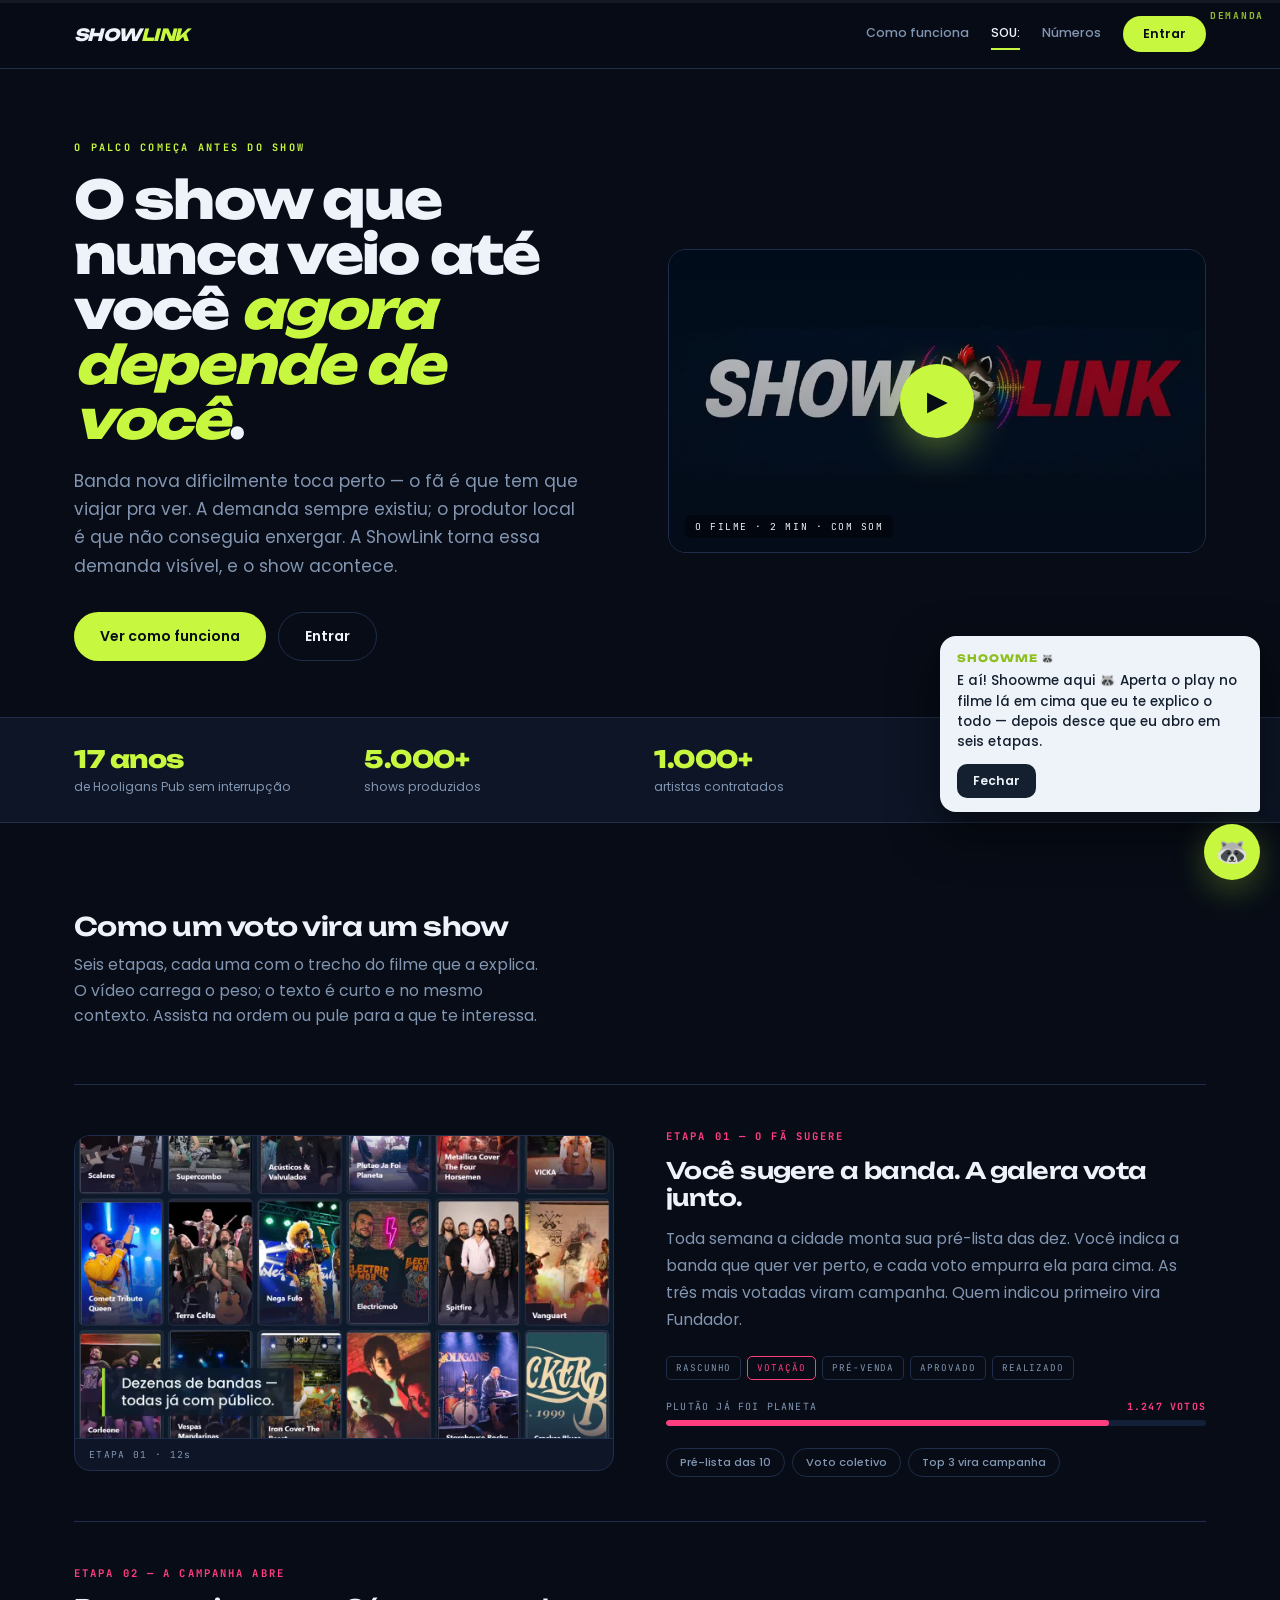
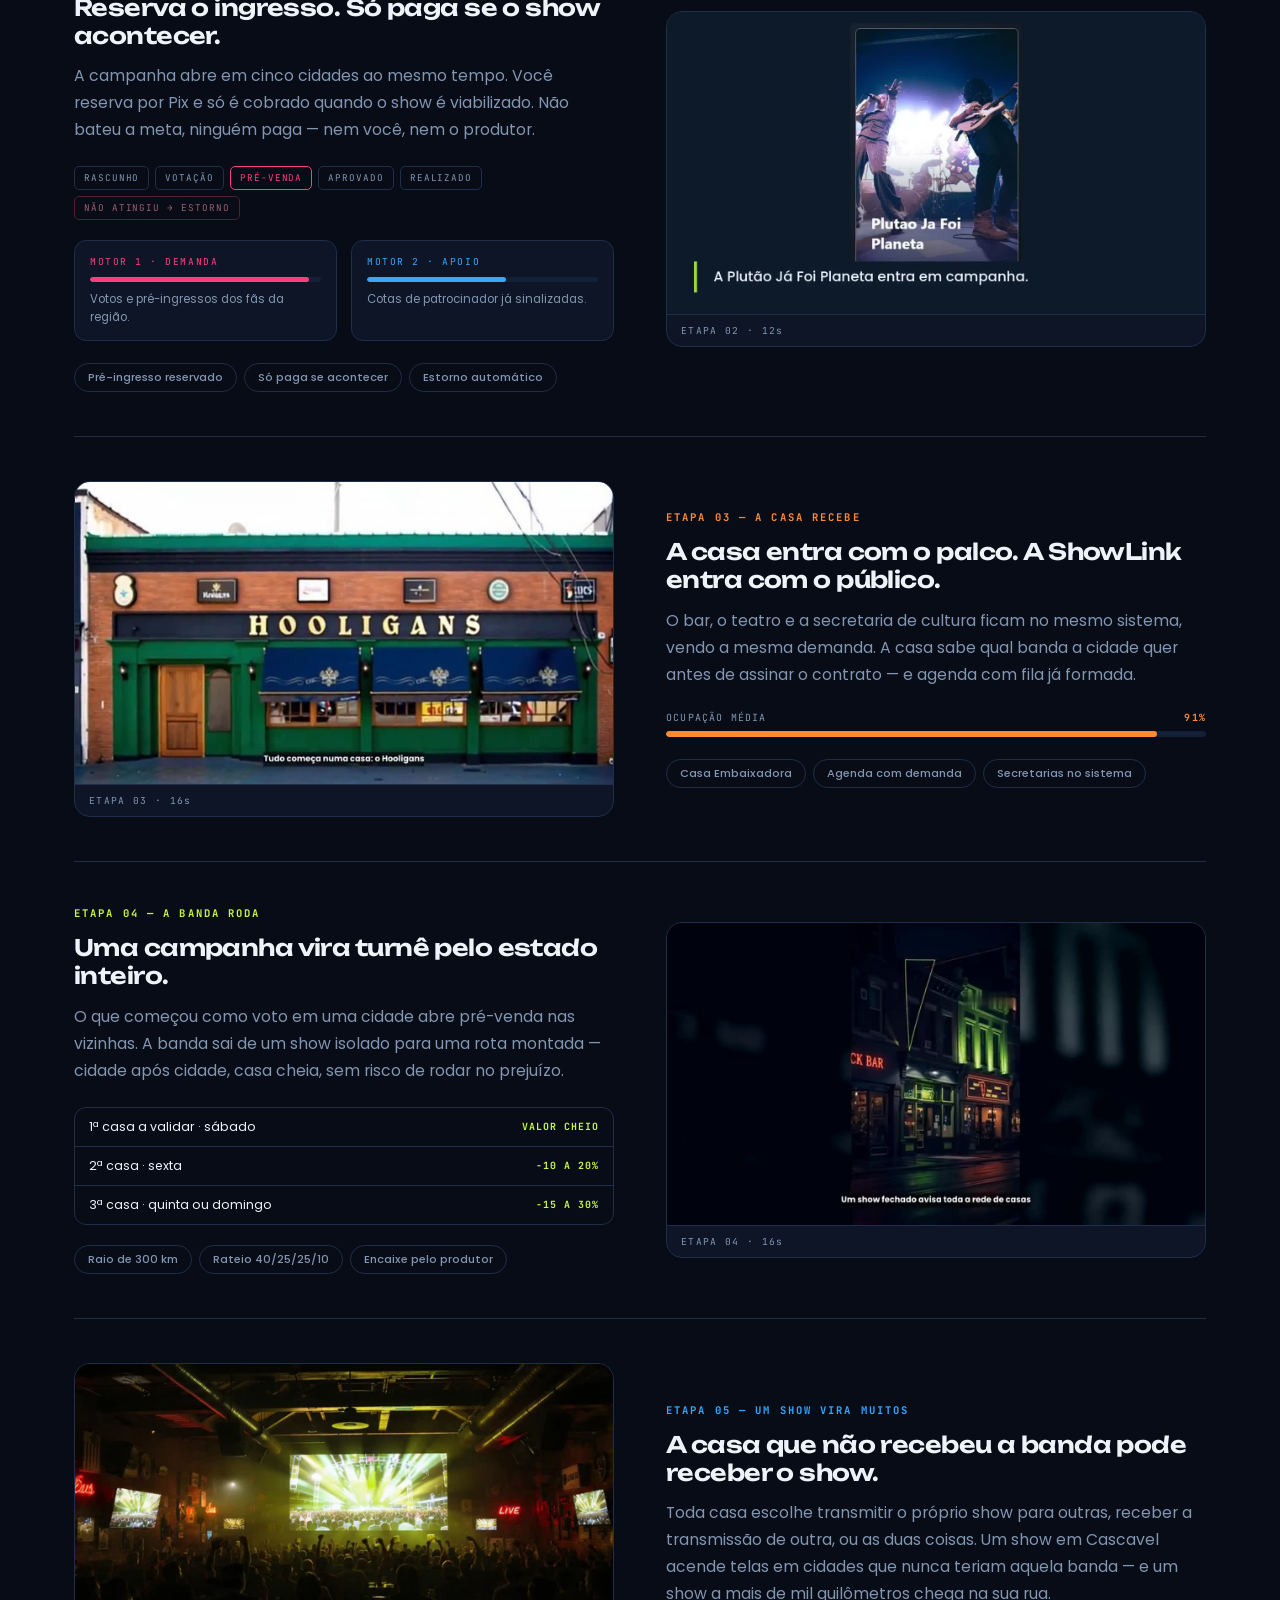
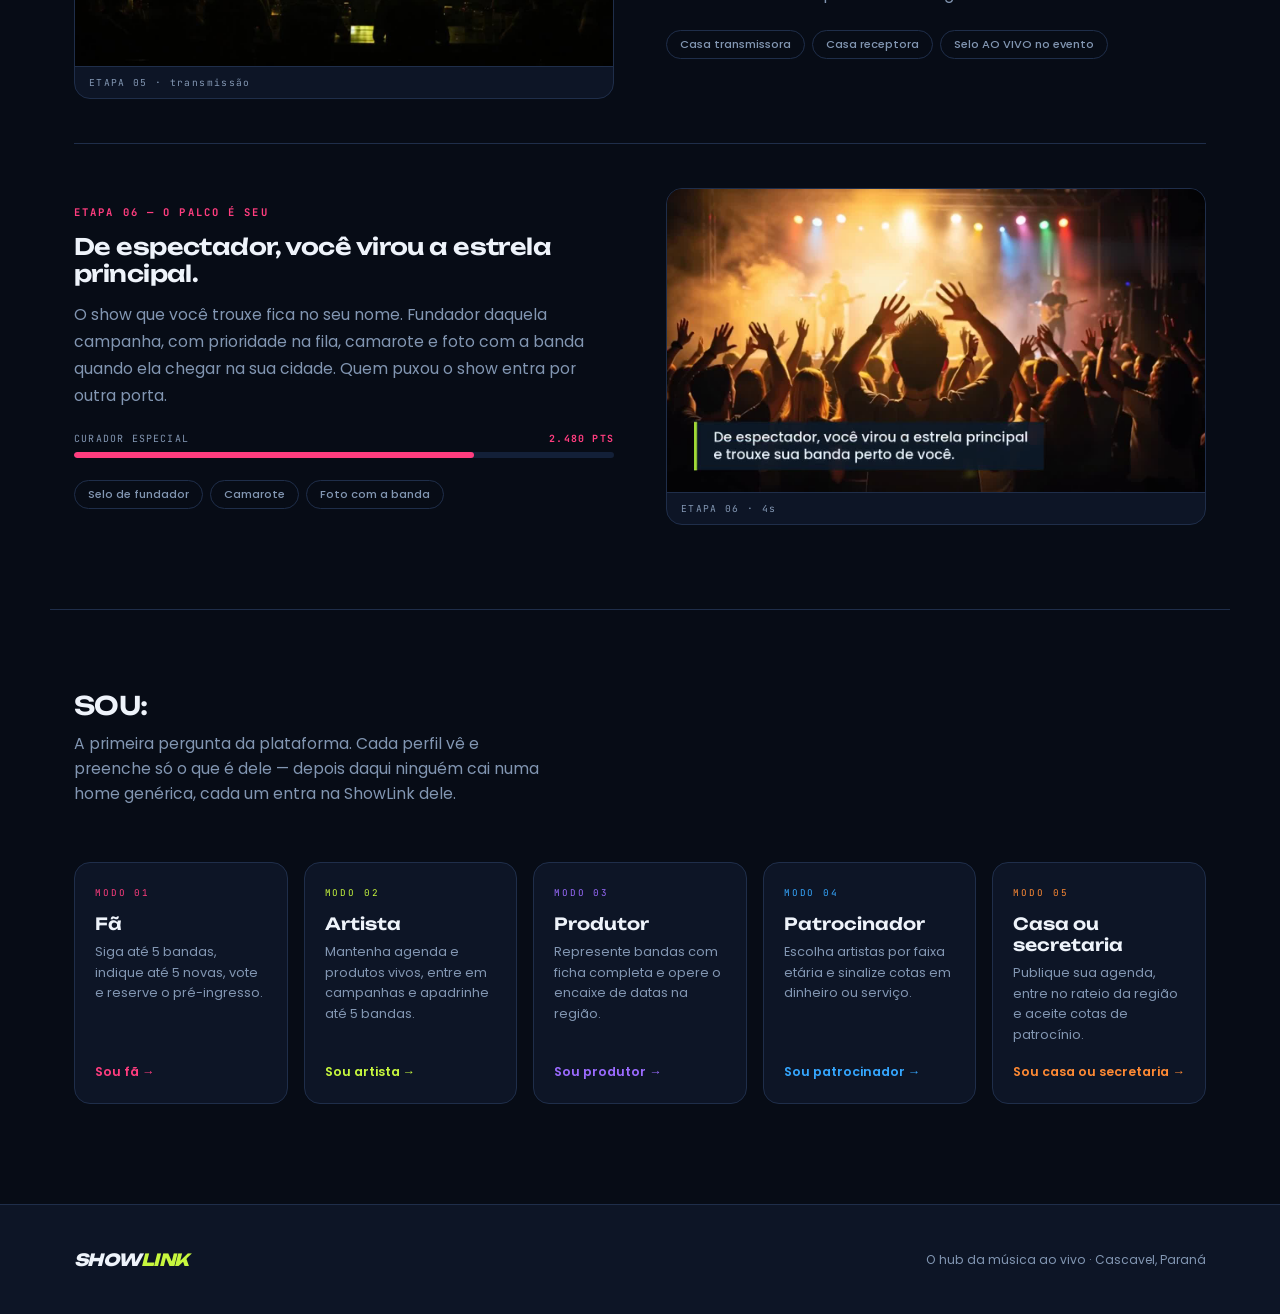
==== index.html @ c0ddd46c "ShowLink reference design: five-app system with shared spine - Neutral casca neutra (ink + navy + li" ====
<!DOCTYPE html>
<html lang="pt-BR">
<head>
<meta charset="UTF-8">
<meta name="viewport" content="width=device-width, initial-scale=1.0">
<title>ShowLink — o show acontece porque o fã quis</title>
<meta name="description" content="ShowLink: o fã vota, a demanda aparece, o show acontece. Só paga se acontecer.">
<link rel="preconnect" href="https://fonts.googleapis.com">
<link rel="preconnect" href="https://fonts.gstatic.com" crossorigin>
<link href="https://fonts.googleapis.com/css2?family=Unbounded:wght@400;600;800&family=Poppins:wght@400;500;600;700&family=JetBrains+Mono:wght@400;700&display=swap" rel="stylesheet">
<link rel="stylesheet" href="css/base.css">
<link rel="stylesheet" href="css/home.css">
</head>
<body>

<div id="meter"><i></i><b>DEMANDA</b></div>

<header>
  <div class="hwrap">
    <div class="logo">SHOW<em>LINK</em></div>
    <nav>
      <a href="#como" class="on">Como funciona</a>
      <a href="#modos">SOU:</a>
      <a href="#numeros">Números</a>
    </nav>
    <button class="hcta" onclick="document.getElementById('modos').scrollIntoView()">Entrar</button>
  </div>
</header>

<section class="hero">
  <div>
    <div class="eyebrow">O PALCO COMEÇA ANTES DO SHOW</div>
    <h1>O show que nunca veio até você <em>agora depende de você</em>.</h1>
    <p class="lede">Banda nova dificilmente toca perto — o fã é que tem que viajar pra ver. A demanda sempre existiu; o produtor local é que não conseguia enxergar. A ShowLink torna essa demanda visível, e o show acontece.</p>
    <div class="herobtns">
      <button class="btn" onclick="document.getElementById('como').scrollIntoView()">Ver como funciona</button>
      <button class="btn ghost" onclick="document.getElementById('modos').scrollIntoView()">Entrar</button>
    </div>
  </div>
  <figure class="herovid">
    <video id="herovideo" src="videos/00_geral_trilogia.mp4" poster="videos/00_geral_trilogia_poster.jpg" loop playsinline preload="metadata"></video>
    <div class="playwrap" id="playwrap" onclick="playHero()">
      <button class="playbtn" aria-label="Assistir ao vídeo de apresentação">▶</button>
      <span class="playtag">O FILME · 2 MIN · COM SOM</span>
    </div>
  </figure>
</section>

<div class="strip" id="numeros">
  <div class="stripwrap">
    <div class="stat"><b>17 anos</b><span>de Hooligans Pub sem interrupção</span></div>
    <div class="stat"><b>5.000+</b><span>shows produzidos</span></div>
    <div class="stat"><b>1.000+</b><span>artistas contratados</span></div>
    <div class="stat"><b>23 → 100</b><span>bandas no catálogo</span></div>
  </div>
</div>

<section class="chapters" id="como">
  <h2 class="secttl">Como um voto vira um show</h2>
  <p class="secsub">Seis etapas, cada uma com o trecho do filme que a explica. O vídeo carrega o peso; o texto é curto e no mesmo contexto. Assista na ordem ou pule para a que te interessa.</p>

  <article class="chapter" style="--tone:var(--fa)">
    <figure class="chvid">
      <video src="videos/02_fa_votacao.mp4" poster="videos/02_fa_votacao_poster.jpg" muted loop playsinline preload="metadata"></video>
      <figcaption>ETAPA 01 · 12s</figcaption>
    </figure>
    <div>
      <div class="chnum">ETAPA 01 — O FÃ SUGERE</div>
      <h3>Você sugere a banda. A galera vota junto.</h3>
      <p>Toda semana a cidade monta sua pré-lista das dez. Você indica a banda que quer ver perto, e cada voto empurra ela para cima. As três mais votadas viram campanha. Quem indicou primeiro vira Fundador.</p>
      <div class="flow">
        <span>RASCUNHO</span><span class="hot">VOTAÇÃO</span><span>PRÉ-VENDA</span><span>APROVADO</span><span>REALIZADO</span>
      </div>
      <div class="gauge" data-fill="82">
        <div class="lbl"><span>PLUTÃO JÁ FOI PLANETA</span><b>1.247 VOTOS</b></div>
        <div class="track"><i></i></div>
      </div>
      <div class="tags"><span>Pré-lista das 10</span><span>Voto coletivo</span><span>Top 3 vira campanha</span></div>
    </div>
  </article>

  <article class="chapter" style="--tone:var(--fa)">
    <figure class="chvid">
      <video src="videos/03_fa_campanha_pix.mp4" poster="videos/03_fa_campanha_pix_poster.jpg" muted loop playsinline preload="metadata"></video>
      <figcaption>ETAPA 02 · 12s</figcaption>
    </figure>
    <div>
      <div class="chnum">ETAPA 02 — A CAMPANHA ABRE</div>
      <h3>Reserva o ingresso. Só paga se o show acontecer.</h3>
      <p>A campanha abre em cinco cidades ao mesmo tempo. Você reserva por Pix e só é cobrado quando o show é viabilizado. Não bateu a meta, ninguém paga — nem você, nem o produtor.</p>
      <div class="flow">
        <span>RASCUNHO</span><span>VOTAÇÃO</span><span class="hot">PRÉ-VENDA</span><span>APROVADO</span><span>REALIZADO</span><span class="bad">NÃO ATINGIU → ESTORNO</span>
      </div>
      <div class="motors">
        <div class="motor dem">
          <div class="h">MOTOR 1 · DEMANDA</div>
          <div class="track"><i data-fill="95"></i></div>
          <p>Votos e pré-ingressos dos fãs da região.</p>
        </div>
        <div class="motor apo">
          <div class="h">MOTOR 2 · APOIO</div>
          <div class="track"><i data-fill="60"></i></div>
          <p>Cotas de patrocinador já sinalizadas.</p>
        </div>
      </div>
      <div class="tags"><span>Pré-ingresso reservado</span><span>Só paga se acontecer</span><span>Estorno automático</span></div>
    </div>
  </article>

  <article class="chapter" style="--tone:var(--realizador)">
    <figure class="chvid">
      <video src="videos/05_realizador_casas.mp4" poster="videos/05_realizador_casas_poster.jpg" muted loop playsinline preload="metadata"></video>
      <figcaption>ETAPA 03 · 16s</figcaption>
    </figure>
    <div>
      <div class="chnum">ETAPA 03 — A CASA RECEBE</div>
      <h3>A casa entra com o palco. A ShowLink entra com o público.</h3>
      <p>O bar, o teatro e a secretaria de cultura ficam no mesmo sistema, vendo a mesma demanda. A casa sabe qual banda a cidade quer antes de assinar o contrato — e agenda com fila já formada.</p>
      <div class="gauge" data-fill="91">
        <div class="lbl"><span>OCUPAÇÃO MÉDIA</span><b>91%</b></div>
        <div class="track"><i></i></div>
      </div>
      <div class="tags"><span>Casa Embaixadora</span><span>Agenda com demanda</span><span>Secretarias no sistema</span></div>
    </div>
  </article>

  <article class="chapter" style="--tone:var(--artista)">
    <figure class="chvid">
      <video src="videos/06_artista_estado.mp4" poster="videos/06_artista_estado_poster.jpg" muted loop playsinline preload="metadata"></video>
      <figcaption>ETAPA 04 · 16s</figcaption>
    </figure>
    <div>
      <div class="chnum">ETAPA 04 — A BANDA RODA</div>
      <h3>Uma campanha vira turnê pelo estado inteiro.</h3>
      <p>O que começou como voto em uma cidade abre pré-venda nas vizinhas. A banda sai de um show isolado para uma rota montada — cidade após cidade, casa cheia, sem risco de rodar no prejuízo.</p>
      <div class="days">
        <div><span>1ª casa a validar · sábado</span><b>VALOR CHEIO</b></div>
        <div><span>2ª casa · sexta</span><b>−10 A 20%</b></div>
        <div><span>3ª casa · quinta ou domingo</span><b>−15 A 30%</b></div>
      </div>
      <div class="tags"><span>Raio de 300 km</span><span>Rateio 40/25/25/10</span><span>Encaixe pelo produtor</span></div>
    </div>
  </article>

  <article class="chapter" style="--tone:var(--patro)">
    <figure class="chvid">
      <video src="videos/07_transmissao.mp4" poster="videos/07_transmissao_poster.jpg" muted loop playsinline preload="metadata"></video>
      <figcaption>ETAPA 05 · transmissão</figcaption>
    </figure>
    <div>
      <div class="chnum">ETAPA 05 — UM SHOW VIRA MUITOS</div>
      <h3>A casa que não recebeu a banda pode receber o show.</h3>
      <p>Toda casa escolhe transmitir o próprio show para outras, receber a transmissão de outra, ou as duas coisas. Um show em Cascavel acende telas em cidades que nunca teriam aquela banda — e um show a mais de mil quilômetros chega na sua rua.</p>
      <div class="tags"><span>Casa transmissora</span><span>Casa receptora</span><span>Selo AO VIVO no evento</span></div>
    </div>
  </article>

  <article class="chapter" style="--tone:var(--fa)">
    <figure class="chvid">
      <video src="videos/04_fa_palco.mp4" poster="videos/04_fa_palco_poster.jpg" muted loop playsinline preload="metadata"></video>
      <figcaption>ETAPA 06 · 4s</figcaption>
    </figure>
    <div>
      <div class="chnum">ETAPA 06 — O PALCO É SEU</div>
      <h3>De espectador, você virou a estrela principal.</h3>
      <p>O show que você trouxe fica no seu nome. Fundador daquela campanha, com prioridade na fila, camarote e foto com a banda quando ela chegar na sua cidade. Quem puxou o show entra por outra porta.</p>
      <div class="gauge" data-fill="74">
        <div class="lbl"><span>CURADOR ESPECIAL</span><b>2.480 PTS</b></div>
        <div class="track"><i></i></div>
      </div>
      <div class="tags"><span>Selo de fundador</span><span>Camarote</span><span>Foto com a banda</span></div>
    </div>
  </article>
</section>

<section class="modes" id="modos">
  <h2 class="secttl">SOU:</h2>
  <p class="secsub">A primeira pergunta da plataforma. Cada perfil vê e preenche só o que é dele — depois daqui ninguém cai numa home genérica, cada um entra na ShowLink dele.</p>
  <div class="modegrid">
    <a class="mode" style="--tone:var(--fa)" href="prototipos/modo-fa.html" data-mode="fa">
      <div class="k">MODO 01</div>
      <h4>Fã</h4>
      <p>Siga até 5 bandas, indique até 5 novas, vote e reserve o pré-ingresso.</p>
      <div class="go">Sou fã →</div>
    </a>
    <a class="mode" style="--tone:var(--artista)" href="prototipos/modo-artista.html" data-mode="artista">
      <div class="k">MODO 02</div>
      <h4>Artista</h4>
      <p>Mantenha agenda e produtos vivos, entre em campanhas e apadrinhe até 5 bandas.</p>
      <div class="go">Sou artista →</div>
    </a>
    <a class="mode" style="--tone:var(--produtor)" href="prototipos/modo-produtor.html" data-mode="produtor">
      <div class="k">MODO 03</div>
      <h4>Produtor</h4>
      <p>Represente bandas com ficha completa e opere o encaixe de datas na região.</p>
      <div class="go">Sou produtor →</div>
    </a>
    <a class="mode" style="--tone:var(--patro)" href="prototipos/modo-patrocinador.html" data-mode="patrocinador">
      <div class="k">MODO 04</div>
      <h4>Patrocinador</h4>
      <p>Escolha artistas por faixa etária e sinalize cotas em dinheiro ou serviço.</p>
      <div class="go">Sou patrocinador →</div>
    </a>
    <a class="mode" style="--tone:var(--realizador)" href="prototipos/modo-realizador.html" data-mode="realizador">
      <div class="k">MODO 05</div>
      <h4>Casa ou secretaria</h4>
      <p>Publique sua agenda, entre no rateio da região e aceite cotas de patrocínio.</p>
      <div class="go">Sou casa ou secretaria →</div>
    </a>
  </div>
</section>

<footer>
  <div class="fwrap">
    <div class="logo">SHOW<em>LINK</em></div>
    <p>O hub da música ao vivo · Cascavel, Paraná</p>
  </div>
</footer>

<div id="bubble" role="dialog" aria-label="Shoowme">
  <div class="who">SHOOWME 🦝</div>
  <p id="btxt"></p>
  <button onclick="fecha()">Fechar</button>
</div>
<button id="hoo" aria-label="Falar com o Shoowme" onclick="tap()">🦝</button>

<script>
(function(){
  var bar = document.querySelector('#meter i');
  function onScroll(){
    var h = document.documentElement.scrollHeight - window.innerHeight;
    var p = h > 0 ? (window.scrollY / h) * 100 : 0;
    bar.style.width = p.toFixed(1) + '%';
  }
  window.addEventListener('scroll', onScroll, {passive:true});
  onScroll();

  var links = document.querySelectorAll('nav a');
  var obsNav = new IntersectionObserver(function(es){
    es.forEach(function(e){
      if(!e.isIntersecting) return;
      links.forEach(function(l){ l.classList.toggle('on', l.getAttribute('href') === '#' + e.target.id); });
    });
  }, {rootMargin:'-45% 0px -50% 0px'});
  ['como','modos','numeros'].forEach(function(id){ var el=document.getElementById(id); if(el) obsNav.observe(el); });

  var obsG = new IntersectionObserver(function(es){
    es.forEach(function(e){
      if(!e.isIntersecting) return;
      e.target.querySelector('.track i').style.width = e.target.dataset.fill + '%';
      obsG.unobserve(e.target);
    });
  }, {threshold:.4});
  document.querySelectorAll('.gauge').forEach(function(g){ obsG.observe(g); });

  var obsM = new IntersectionObserver(function(es){
    es.forEach(function(e){
      if(!e.isIntersecting) return;
      e.target.style.width = e.target.dataset.fill + '%';
      obsM.unobserve(e.target);
    });
  }, {threshold:.4});
  document.querySelectorAll('.motor .track i').forEach(function(i){ obsM.observe(i); });

  // capítulos: vídeo toca ao entrar na tela, pausa ao sair
  var obsV = new IntersectionObserver(function(es){
    es.forEach(function(e){
      var v = e.target.querySelector('video');
      if(!v) return;
      if(e.isIntersecting){ v.play().catch(function(){}); } else { v.pause(); }
    });
  }, {threshold:.35});
  document.querySelectorAll('.chvid').forEach(function(f){ obsV.observe(f); });
})();

// hero: vídeo geral com som (só o hero tem botão de play, por ter narração)
function playHero(){
  var v = document.getElementById('herovideo');
  var w = document.getElementById('playwrap');
  v.muted = false; v.currentTime = 0;
  v.play().catch(function(){ v.muted = true; v.play(); });
  w.classList.add('hidden');
}

var falas = {
  fa:'O fã segue até 5 bandas e indica até 5 novas. Quem indica primeiro tem preferência para construir a página — e vira Fundador daquela banda.',
  artista:'O artista mantém agenda, lançamentos e produtos vivos, e pode apadrinhar até 5 bandas — 5% de cada nova contratação delas por um ano.',
  produtor:'O produtor mantém a ficha técnica completa de cada banda que representa e encaixa datas próximas para baratear a rota.',
  patrocinador:'A marca acompanha bandas pela faixa etária do público. Quando abre campanha na área do fã, um card espelhado abre aqui — e só aqui se compra cota.',
  realizador:'Casa ou secretaria publica a agenda, entra no rateio da região por dia e decide se transmite, recebe, ou os dois.'
};
var bubble = document.getElementById('bubble');
var btxt = document.getElementById('btxt');
function diz(t){ btxt.textContent = t; bubble.classList.add('on'); }
function fecha(){ bubble.classList.remove('on'); }
function tap(){
  if(bubble.classList.contains('on')){ fecha(); return; }
  diz('Opa! Sou o Shoowme, guia da casa. Role a página pra ver como um voto vira show — ou escolhe teu modo lá embaixo que eu te levo por dentro.');
}
document.querySelectorAll('.mode').forEach(function(m){
  m.addEventListener('mouseenter', function(){ diz(falas[m.dataset.mode]); });
});
setTimeout(function(){
  diz('E aí! Shoowme aqui 🦝 Aperta o play no filme lá em cima que eu te explico o todo — depois desce que eu abro em seis etapas.');
}, 1400);
</script>
</body>
</html>
---- css/base.css ----
/* =========================================================================
   ShowLink · base.css — FONTE ÚNICA DE VERDADE do padrão visual
   Casca neutra (ink + branco + lime da marca). As cores de PERSONA só
   entram dentro do mundo de cada persona (ver css/personas.css).
   Importado por todas as páginas públicas.
   ========================================================================= */

:root{
  /* --- superfície em camadas (não uma cor só) --- */
  --ink:#070C16;      /* fundo da página        */
  --navy:#0D1526;     /* card                   */
  --navy-2:#132038;   /* elevado / chip         */
  --line:#1F2E4A;     /* borda / divisória      */

  /* --- marca --- */
  --lime:#C7F73E;     /* acento único da casca  */
  --lime-deep:#8FBF1F;
  --paper:#EEF3FA;    /* texto                  */
  --mut:#8296B2;      /* texto secundário       */

  /* --- cores de persona (usadas só dentro da persona) --- */
  --fa:#FF3D7F;
  --artista:#C7F73E;
  --produtor:#9B6BFF;
  --patro:#35A7FF;
  --realizador:#FF8A34;

  /* --- tipografia --- */
  --display:'Unbounded',sans-serif;   /* títulos            */
  --body:'Poppins',sans-serif;        /* corpo              */
  --data:'JetBrains Mono',monospace;  /* dados, rótulos, medidores */

  --maxw:1180px;
}

*{margin:0;padding:0;box-sizing:border-box}
html{scroll-behavior:smooth}
body{
  font-family:var(--body);
  background:var(--ink);
  color:var(--paper);
  -webkit-font-smoothing:antialiased;
  overflow-x:hidden;
}
img,video{display:block;max-width:100%}
a{color:inherit;text-decoration:none}
:focus-visible{outline:2px solid var(--lime);outline-offset:3px}

/* ---------- medidor de demanda (assinatura da marca) ---------- */
#meter{position:fixed;top:0;left:0;right:0;height:3px;z-index:100;background:rgba(255,255,255,.06)}
#meter i{display:block;height:100%;width:0%;background:linear-gradient(90deg,var(--lime-deep),var(--lime));transition:width .12s linear}
#meter b{position:absolute;top:9px;right:16px;font-family:var(--data);font-size:.6rem;font-weight:700;letter-spacing:.18em;color:var(--lime);opacity:.75}

/* ---------- header (casca neutra) ---------- */
header{position:sticky;top:0;z-index:90;background:color-mix(in srgb,var(--ink) 86%,transparent);backdrop-filter:blur(14px);border-bottom:1px solid var(--line)}
.hwrap{max-width:var(--maxw);margin:0 auto;padding:16px 24px;display:flex;align-items:center;gap:22px}
.logo{font-family:var(--display);font-weight:800;font-style:italic;font-size:1.05rem;letter-spacing:-.03em}
.logo em{font-style:italic;color:var(--lime)}
nav{display:flex;gap:22px;margin-left:auto}
nav a{font-size:.78rem;font-weight:500;color:var(--mut);padding:6px 0;border-bottom:2px solid transparent;transition:color .2s,border-color .2s}
nav a:hover,nav a.on{color:var(--paper);border-color:var(--lime)}
.hcta{font-family:var(--body);font-size:.78rem;font-weight:600;background:var(--lime);color:var(--ink);border:0;border-radius:999px;padding:9px 20px;cursor:pointer;transition:transform .15s}
.hcta:hover{transform:translateY(-1px)}

/* ---------- botões compartilhados ---------- */
.btn{font-family:var(--body);font-size:.88rem;font-weight:600;border-radius:999px;padding:13px 26px;cursor:pointer;border:0;background:var(--lime);color:var(--ink);transition:transform .15s}
.btn:hover{transform:translateY(-2px)}
.btn.ghost{background:transparent;border:1.5px solid var(--line);color:var(--paper)}
.btn.ghost:hover{border-color:var(--lime);color:var(--lime)}

/* ---------- rodapé ---------- */
footer{border-top:1px solid var(--line);background:var(--navy)}
.fwrap{max-width:var(--maxw);margin:0 auto;padding:44px 24px;display:flex;flex-wrap:wrap;gap:20px;align-items:center;justify-content:space-between}
.fwrap p{font-size:.76rem;color:var(--mut)}

/* ---------- Shoowme (guia — em todas as páginas) ---------- */
#hoo{position:fixed;right:20px;bottom:20px;z-index:95;width:56px;height:56px;border-radius:50%;border:0;cursor:pointer;font-size:1.7rem;display:grid;place-items:center;background:var(--lime);color:var(--ink);box-shadow:0 10px 34px rgba(199,247,62,.28)}
#bubble{position:fixed;right:20px;bottom:88px;z-index:95;width:min(320px,calc(100vw - 40px));background:var(--paper);color:#14202F;border-radius:16px 16px 4px 16px;padding:16px 17px 14px;box-shadow:0 18px 48px rgba(0,0,0,.55);opacity:0;pointer-events:none;transform:translateY(10px);transition:opacity .26s,transform .26s}
#bubble.on{opacity:1;pointer-events:auto;transform:none}
#bubble .who{font-family:var(--display);font-weight:800;font-size:.64rem;letter-spacing:.1em;color:var(--lime-deep);margin-bottom:6px}
#bubble p{font-size:.84rem;line-height:1.5;font-weight:500}
#bubble button{margin-top:12px;border:0;border-radius:10px;padding:8px 16px;font-family:var(--body);font-weight:600;font-size:.76rem;background:#14202F;color:var(--paper);cursor:pointer}

/* ---------- responsivo compartilhado ---------- */
@media (max-width:880px){ nav{display:none} }
@media (prefers-reduced-motion:reduce){*{animation:none!important;transition:none!important}html{scroll-behavior:auto}}
---- css/home.css ----
/* =========================================================================
   ShowLink · home.css — específico da home (A1). Importa base.css antes.
   ========================================================================= */

/* ---------- hero: vídeo GERAL no topo (explica o todo) ---------- */
.hero{max-width:var(--maxw);margin:0 auto;padding:72px 24px 56px;display:grid;grid-template-columns:1fr 1fr;gap:56px;align-items:center}
.eyebrow{font-family:var(--data);font-size:.64rem;font-weight:700;letter-spacing:.22em;color:var(--lime);margin-bottom:18px}
h1{font-family:var(--display);font-weight:800;font-size:clamp(2rem,4.4vw,3.3rem);line-height:1.04;letter-spacing:-.035em;margin-bottom:20px}
h1 em{font-style:italic;color:var(--lime)}
.lede{font-size:1.06rem;line-height:1.68;color:var(--mut);max-width:46ch;margin-bottom:32px}
.herobtns{display:flex;gap:12px;flex-wrap:wrap}

.herovid{position:relative;border-radius:18px;overflow:hidden;border:1px solid var(--line);background:var(--navy)}
.herovid video{width:100%;aspect-ratio:16/9;object-fit:cover}
/* botão de play do vídeo geral (tem narração/música) */
.playwrap{position:absolute;inset:0;display:grid;place-items:center;cursor:pointer;background:linear-gradient(180deg,rgba(7,12,22,.15),rgba(7,12,22,.55))}
.playwrap.hidden{display:none}
.playbtn{width:74px;height:74px;border-radius:50%;border:0;cursor:pointer;background:var(--lime);color:var(--ink);font-size:1.7rem;display:grid;place-items:center;box-shadow:0 12px 40px rgba(199,247,62,.4);transition:transform .15s}
.playwrap:hover .playbtn{transform:scale(1.06)}
.playtag{position:absolute;bottom:14px;left:16px;font-family:var(--data);font-size:.6rem;letter-spacing:.16em;color:var(--paper);background:rgba(0,0,0,.4);padding:5px 10px;border-radius:6px}

/* ---------- faixa de números ---------- */
.strip{border-top:1px solid var(--line);border-bottom:1px solid var(--line);background:var(--navy)}
.stripwrap{max-width:var(--maxw);margin:0 auto;padding:26px 24px;display:grid;grid-template-columns:repeat(auto-fit,minmax(180px,1fr));gap:28px}
.stat b{display:block;font-family:var(--display);font-weight:800;font-size:1.5rem;color:var(--lime);letter-spacing:-.02em}
.stat span{display:block;font-size:.76rem;color:var(--mut);margin-top:4px}

/* ---------- capítulos (um pedaço do vídeo por etapa) ---------- */
.chapters{max-width:var(--maxw);margin:0 auto;padding:88px 24px 40px}
.secttl{font-family:var(--display);font-weight:600;font-size:1.6rem;letter-spacing:-.02em;margin-bottom:10px}
.secsub{color:var(--mut);font-size:.98rem;max-width:52ch;margin-bottom:56px;line-height:1.6}
.chapter{display:grid;grid-template-columns:1fr 1fr;gap:52px;align-items:center;padding:44px 0;border-top:1px solid var(--line)}
.chapter:nth-child(even) .chvid{order:2}
.chnum{font-family:var(--data);font-size:.66rem;font-weight:700;letter-spacing:.2em;color:var(--tone,var(--lime));margin-bottom:14px}
.chapter h3{font-family:var(--display);font-weight:600;font-size:1.42rem;line-height:1.22;letter-spacing:-.025em;margin-bottom:14px}
.chapter p{color:var(--mut);font-size:.98rem;line-height:1.72;margin-bottom:22px}
.chvid{border-radius:16px;overflow:hidden;border:1px solid var(--line);background:var(--navy);position:relative}
.chvid video{width:100%;aspect-ratio:16/9;object-fit:cover}
.chvid figcaption{font-family:var(--data);font-size:.6rem;letter-spacing:.14em;color:var(--mut);padding:9px 14px;border-top:1px solid var(--line)}

/* medidor por capítulo */
.gauge{margin-bottom:22px}
.gauge .lbl{display:flex;justify-content:space-between;font-family:var(--data);font-size:.62rem;letter-spacing:.12em;color:var(--mut);margin-bottom:7px}
.gauge .lbl b{color:var(--tone,var(--lime))}
.gauge .track{height:6px;border-radius:99px;background:var(--navy-2);overflow:hidden}
.gauge .track i{display:block;height:100%;width:0;border-radius:99px;background:var(--tone,var(--lime));transition:width 1.1s cubic-bezier(.2,.7,.3,1)}

.tags{display:flex;flex-wrap:wrap;gap:7px}
.tags span{font-size:.7rem;font-weight:500;color:var(--mut);border:1px solid var(--line);border-radius:999px;padding:5px 13px}

.motors{display:grid;grid-template-columns:1fr 1fr;gap:14px;margin-bottom:22px}
.motor{border:1px solid var(--line);border-radius:12px;padding:14px 15px;background:var(--navy)}
.motor .h{font-family:var(--data);font-size:.6rem;letter-spacing:.16em;margin-bottom:9px}
.motor.dem .h{color:var(--fa)} .motor.apo .h{color:var(--patro)}
.motor .track{height:5px;border-radius:99px;background:var(--navy-2);overflow:hidden}
.motor .track i{display:block;height:100%;width:0;border-radius:99px;transition:width 1.1s cubic-bezier(.2,.7,.3,1)}
.motor.dem .track i{background:var(--fa)} .motor.apo .track i{background:var(--patro)}
.motor p{font-size:.72rem!important;color:var(--mut);margin:9px 0 0!important;line-height:1.5}

.flow{display:flex;flex-wrap:wrap;gap:6px;margin-bottom:20px}
.flow span{font-family:var(--data);font-size:.58rem;letter-spacing:.1em;border:1px solid var(--line);border-radius:5px;padding:5px 9px;color:var(--mut)}
.flow span.hot{border-color:var(--tone);color:var(--tone)}
.flow span.bad{border-color:#4A2230;color:#9C6070}

.days{margin-bottom:20px;border:1px solid var(--line);border-radius:12px;overflow:hidden}
.days div{display:flex;justify-content:space-between;align-items:center;padding:10px 14px;font-size:.78rem}
.days div+div{border-top:1px solid var(--line)}
.days b{font-family:var(--data);font-size:.62rem;letter-spacing:.1em;color:var(--tone)}

/* ---------- SOU: (entrada por persona) ---------- */
.modes{max-width:var(--maxw);margin:0 auto;padding:80px 24px 100px;border-top:1px solid var(--line)}
.modegrid{display:grid;grid-template-columns:repeat(auto-fit,minmax(196px,1fr));gap:16px}
.mode{background:var(--navy);border:1px solid var(--line);border-radius:16px;padding:24px 20px 22px;display:flex;flex-direction:column;transition:border-color .22s,transform .22s}
.mode:hover{transform:translateY(-4px);border-color:var(--tone)}
.mode .k{font-family:var(--data);font-size:.58rem;letter-spacing:.2em;color:var(--tone);margin-bottom:14px}
.mode h4{font-family:var(--display);font-weight:600;font-size:1.05rem;margin-bottom:8px}
.mode p{font-size:.8rem;color:var(--mut);line-height:1.6;flex:1;margin-bottom:18px}
.mode .go{font-size:.78rem;font-weight:600;color:var(--tone);display:flex;align-items:center;gap:6px}

@media (max-width:880px){
  .hero{grid-template-columns:1fr;gap:34px;padding-top:48px}
  .chapter{grid-template-columns:1fr;gap:28px}
  .chapter:nth-child(even) .chvid{order:0}
  .motors{grid-template-columns:1fr}
}
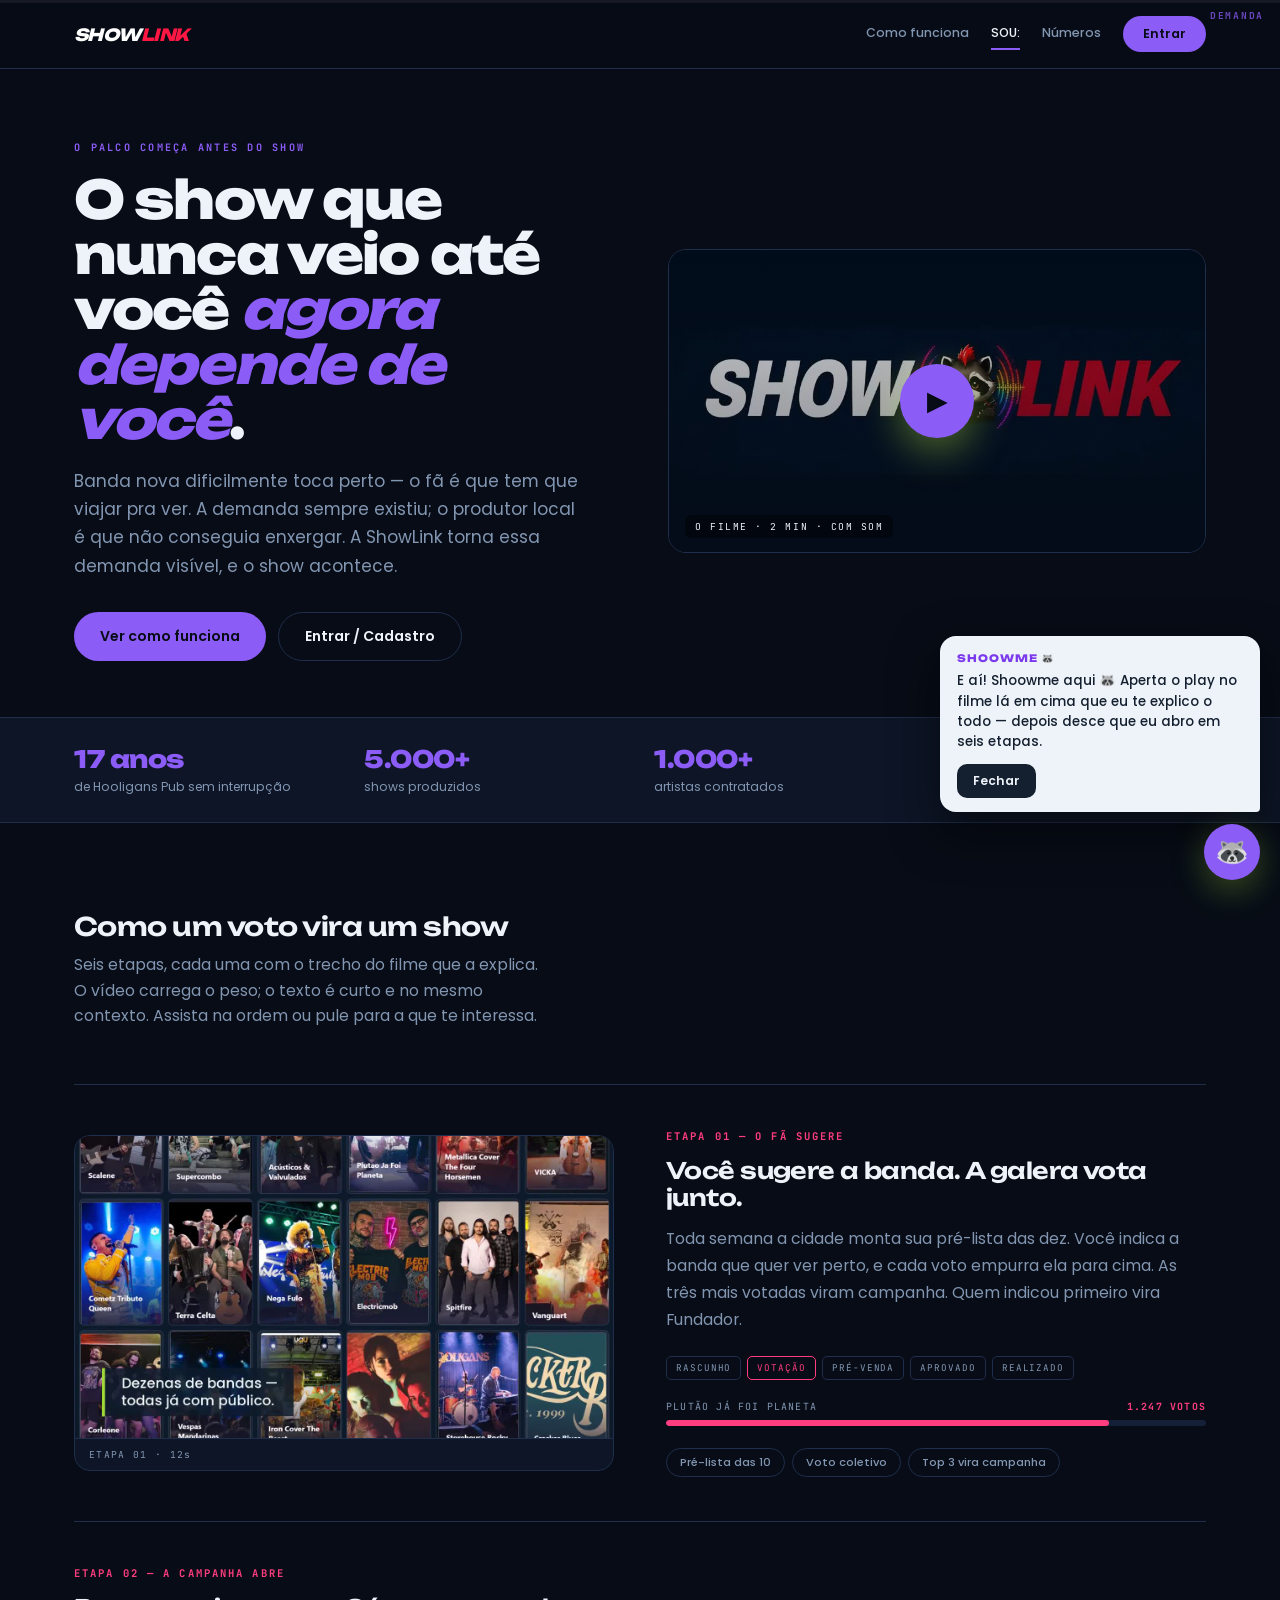
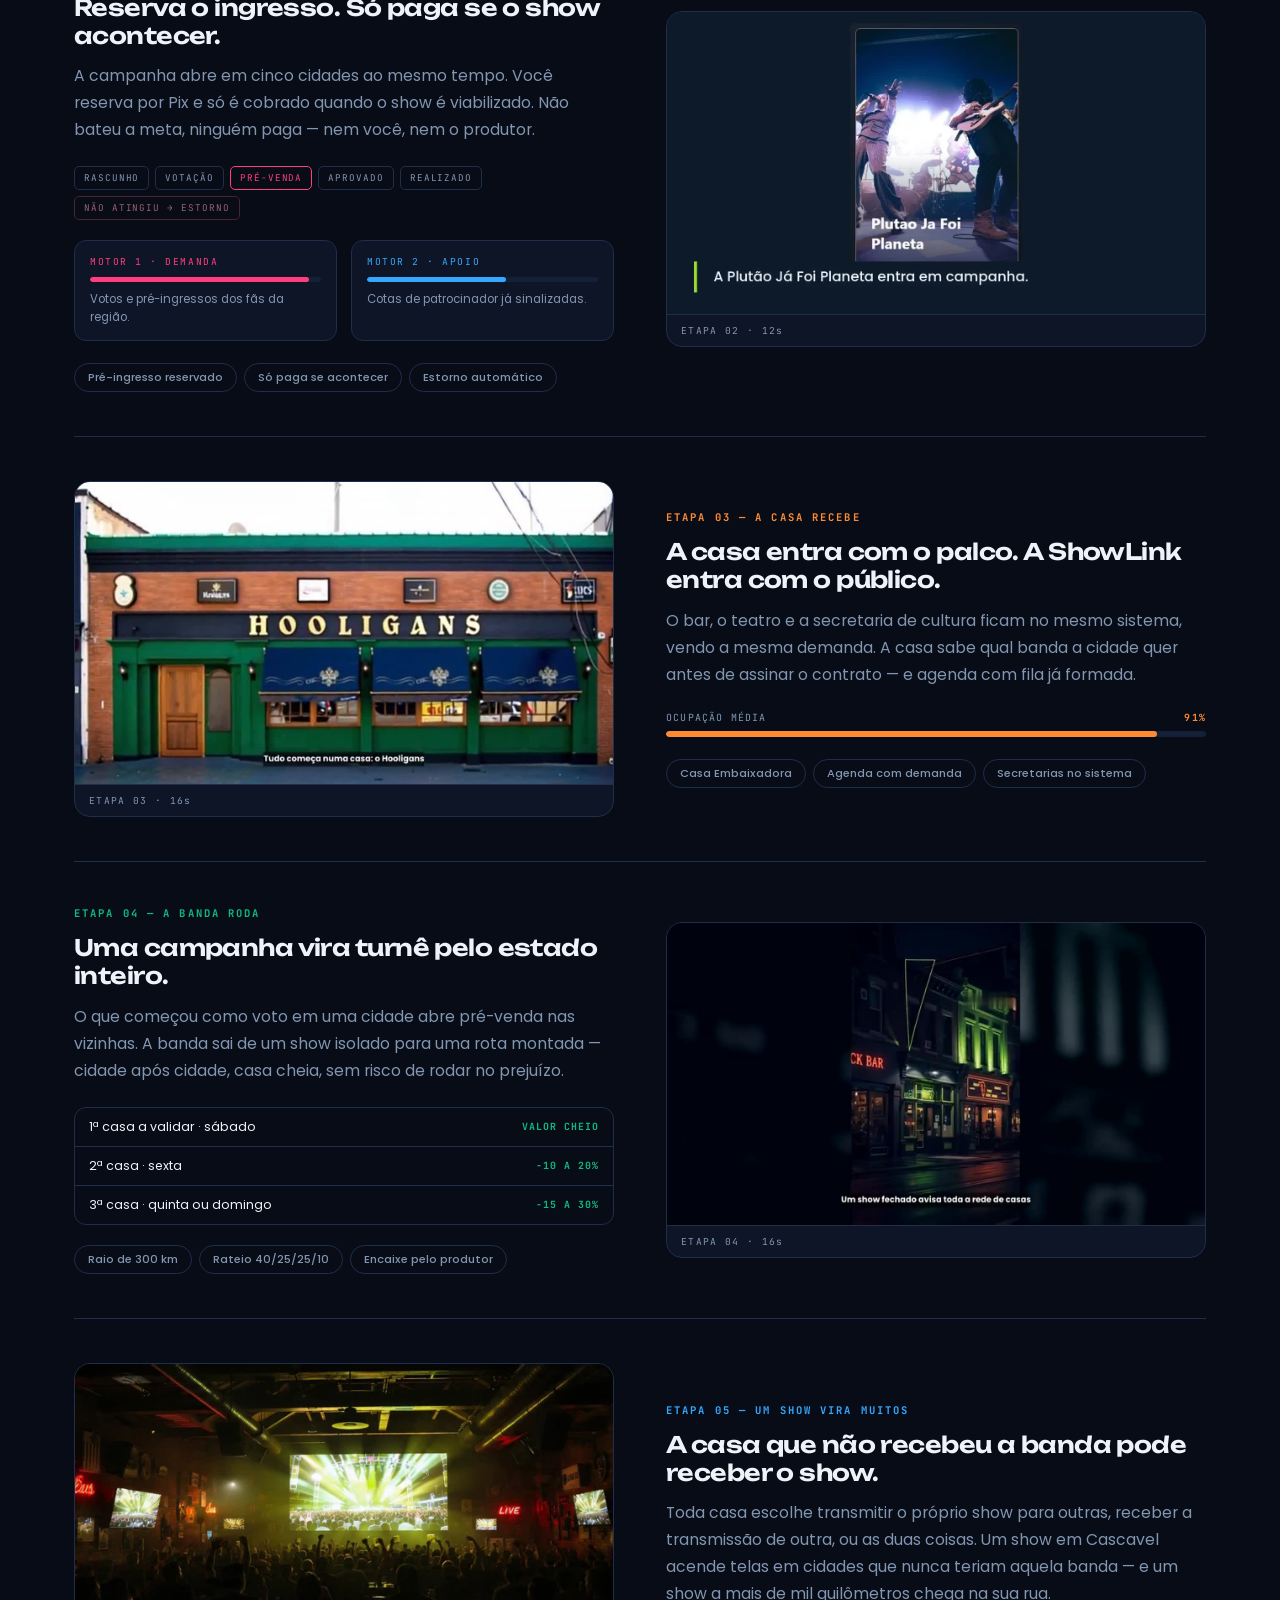
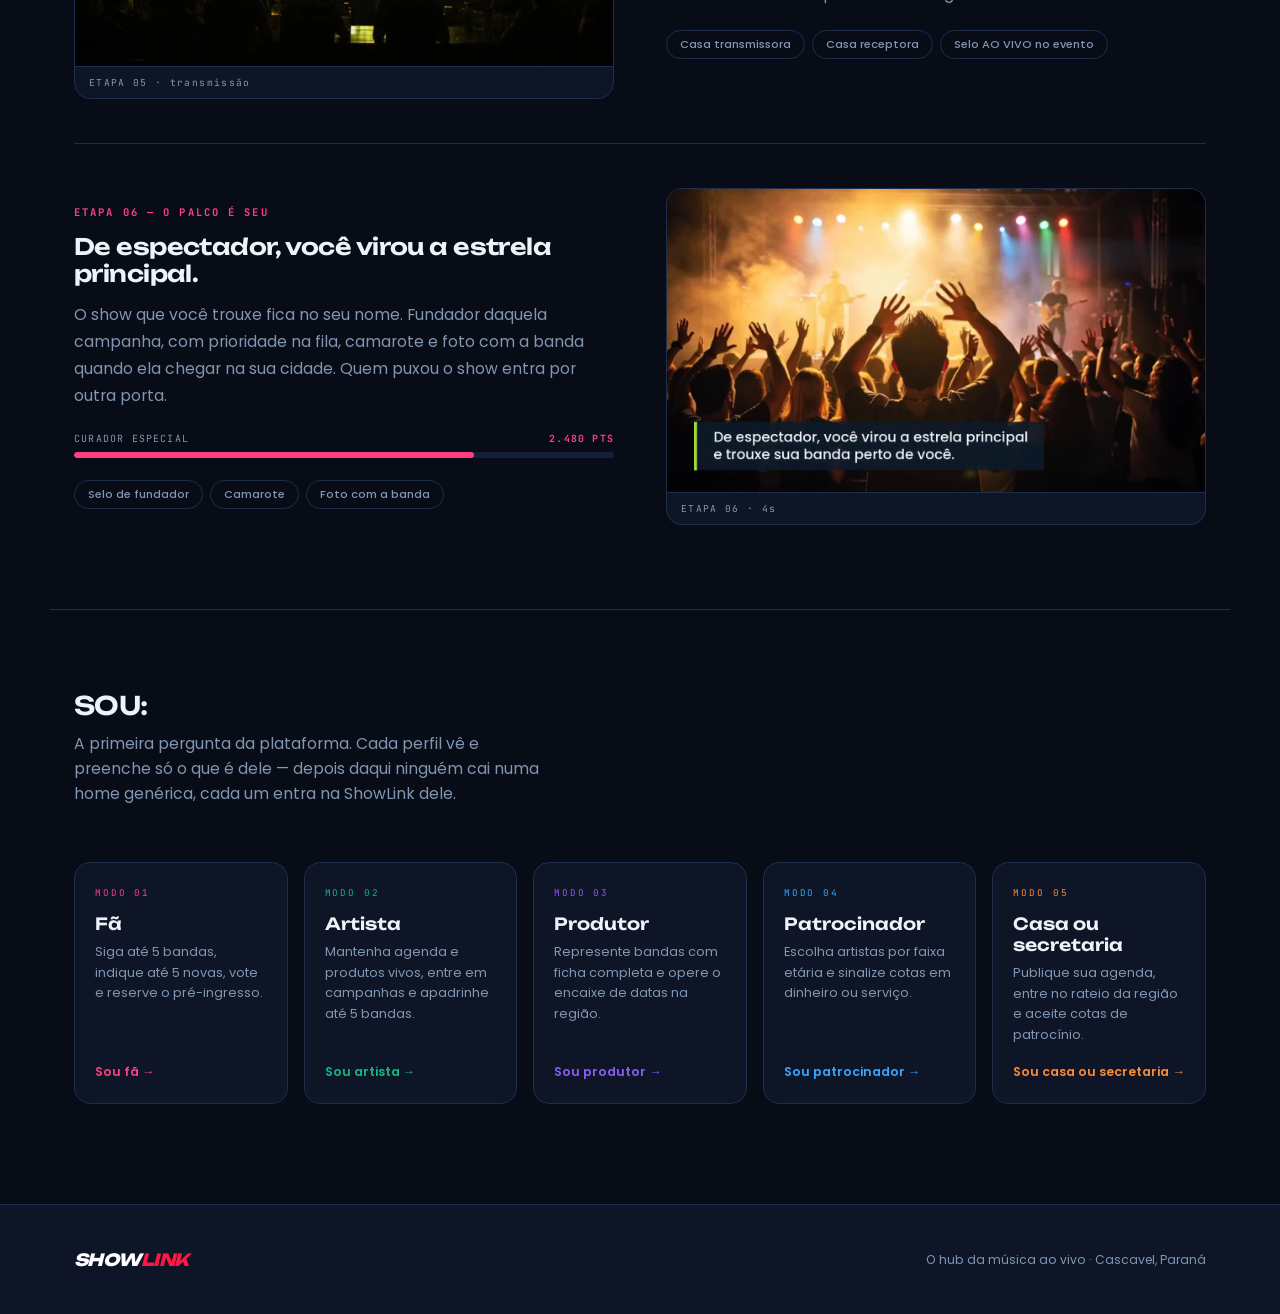
==== commit 8db07b2a: "🔐 Redesign with auth system: Motor 1 & 2 visible, login/registration required 🎯 Core Changes: - Rede" ====
--- a/index.html
+++ b/index.html
@@ -23,7 +23,7 @@
       <a href="#modos">SOU:</a>
       <a href="#numeros">Números</a>
     </nav>
-    <button class="hcta" onclick="document.getElementById('modos').scrollIntoView()">Entrar</button>
+    <button class="hcta" onclick="window.location.href='auth.html'">Entrar</button>
   </div>
 </header>
 
@@ -34,7 +34,7 @@
     <p class="lede">Banda nova dificilmente toca perto — o fã é que tem que viajar pra ver. A demanda sempre existiu; o produtor local é que não conseguia enxergar. A ShowLink torna essa demanda visível, e o show acontece.</p>
     <div class="herobtns">
       <button class="btn" onclick="document.getElementById('como').scrollIntoView()">Ver como funciona</button>
-      <button class="btn ghost" onclick="document.getElementById('modos').scrollIntoView()">Entrar</button>
+      <button class="btn ghost" onclick="window.location.href='auth.html'">Entrar / Cadastro</button>
     </div>
   </div>
   <figure class="herovid">
@@ -177,31 +177,31 @@
   <h2 class="secttl">SOU:</h2>
   <p class="secsub">A primeira pergunta da plataforma. Cada perfil vê e preenche só o que é dele — depois daqui ninguém cai numa home genérica, cada um entra na ShowLink dele.</p>
   <div class="modegrid">
-    <a class="mode" style="--tone:var(--fa)" href="prototipos/modo-fa.html" data-mode="fa">
+    <a class="mode" style="--tone:var(--fa)" href="modo-fa.html" data-mode="fa">
       <div class="k">MODO 01</div>
       <h4>Fã</h4>
       <p>Siga até 5 bandas, indique até 5 novas, vote e reserve o pré-ingresso.</p>
       <div class="go">Sou fã →</div>
     </a>
-    <a class="mode" style="--tone:var(--artista)" href="prototipos/modo-artista.html" data-mode="artista">
+    <a class="mode" style="--tone:var(--artista)" href="modo-artista.html" data-mode="artista">
       <div class="k">MODO 02</div>
       <h4>Artista</h4>
       <p>Mantenha agenda e produtos vivos, entre em campanhas e apadrinhe até 5 bandas.</p>
       <div class="go">Sou artista →</div>
     </a>
-    <a class="mode" style="--tone:var(--produtor)" href="prototipos/modo-produtor.html" data-mode="produtor">
+    <a class="mode" style="--tone:var(--produtor)" href="modo-produtor.html" data-mode="produtor">
       <div class="k">MODO 03</div>
       <h4>Produtor</h4>
       <p>Represente bandas com ficha completa e opere o encaixe de datas na região.</p>
       <div class="go">Sou produtor →</div>
     </a>
-    <a class="mode" style="--tone:var(--patro)" href="prototipos/modo-patrocinador.html" data-mode="patrocinador">
+    <a class="mode" style="--tone:var(--patro)" href="modo-patrocinador.html" data-mode="patrocinador">
       <div class="k">MODO 04</div>
       <h4>Patrocinador</h4>
       <p>Escolha artistas por faixa etária e sinalize cotas em dinheiro ou serviço.</p>
       <div class="go">Sou patrocinador →</div>
     </a>
-    <a class="mode" style="--tone:var(--realizador)" href="prototipos/modo-realizador.html" data-mode="realizador">
+    <a class="mode" style="--tone:var(--realizador)" href="modo-realizador.html" data-mode="realizador">
       <div class="k">MODO 05</div>
       <h4>Casa ou secretaria</h4>
       <p>Publique sua agenda, entre no rateio da região e aceite cotas de patrocínio.</p>
@@ -275,11 +275,51 @@
 
 // hero: vídeo geral com som (só o hero tem botão de play, por ter narração)
 function playHero(){
-  var v = document.getElementById('herovideo');
-  var w = document.getElementById('playwrap');
-  v.muted = false; v.currentTime = 0;
-  v.play().catch(function(){ v.muted = true; v.play(); });
-  w.classList.add('hidden');
+  var modal = document.createElement('div');
+  modal.style.cssText = 'position:fixed;top:0;left:0;right:0;bottom:0;background:rgba(0,0,0,.7);z-index:1000;display:flex;align-items:center;justify-content:center;backdrop-filter:blur(4px)';
+
+  var box = document.createElement('div');
+  box.style.cssText = 'background:var(--navy);border:1px solid var(--line);border-radius:20px;padding:40px;max-width:320px;text-align:center;font-family:var(--body)';
+
+  var title = document.createElement('h3');
+  title.textContent = 'Quer assistir?';
+  title.style.cssText = 'font-family:var(--display);font-weight:800;font-size:1.3rem;margin-bottom:12px;color:var(--paper)';
+
+  var desc = document.createElement('p');
+  desc.textContent = 'O filme tem som e narração. São 2 minutos que explicam o todo.';
+  desc.style.cssText = 'color:var(--mut);font-size:0.95rem;margin-bottom:28px;line-height:1.6';
+
+  var btnYes = document.createElement('button');
+  btnYes.textContent = 'Assistir com som';
+  btnYes.style.cssText = 'background:var(--lime);color:var(--ink);border:0;padding:12px 28px;border-radius:999px;font-weight:600;font-size:0.9rem;cursor:pointer;margin-right:10px;transition:transform 0.15s';
+  btnYes.onmouseover = function(){ this.style.transform = 'translateY(-2px)'; };
+  btnYes.onmouseout = function(){ this.style.transform = 'none'; };
+  btnYes.onclick = function(){
+    document.body.removeChild(modal);
+    var v = document.getElementById('herovideo');
+    var w = document.getElementById('playwrap');
+    v.muted = false; v.currentTime = 0;
+    v.play().catch(function(){ v.muted = true; v.play(); });
+    w.classList.add('hidden');
+  };
+
+  var btnNo = document.createElement('button');
+  btnNo.textContent = 'Cancelar';
+  btnNo.style.cssText = 'background:transparent;border:1.5px solid var(--line);color:var(--paper);padding:12px 28px;border-radius:999px;font-weight:600;font-size:0.9rem;cursor:pointer;transition:all 0.15s';
+  btnNo.onmouseover = function(){ this.style.borderColor = 'var(--lime)'; this.style.color = 'var(--lime)'; };
+  btnNo.onmouseout = function(){ this.style.borderColor = 'var(--line)'; this.style.color = 'var(--paper)'; };
+  btnNo.onclick = function(){ document.body.removeChild(modal); };
+
+  var btns = document.createElement('div');
+  btns.style.cssText = 'display:flex;gap:8px;justify-content:center';
+  btns.appendChild(btnYes);
+  btns.appendChild(btnNo);
+
+  box.appendChild(title);
+  box.appendChild(desc);
+  box.appendChild(btns);
+  modal.appendChild(box);
+  document.body.appendChild(modal);
 }
 
 var falas = {
--- a/css/base.css
+++ b/css/base.css
@@ -13,16 +13,16 @@
   --line:#1F2E4A;     /* borda / divisória      */
 
   /* --- marca --- */
-  --lime:#C7F73E;     /* acento único da casca  */
-  --lime-deep:#8FBF1F;
+  --lime:#8B5CF6;     /* acento único da casca (roxo oficial) */
+  --lime-deep:#7C3AED;
   --paper:#EEF3FA;    /* texto                  */
   --mut:#8296B2;      /* texto secundário       */
 
   /* --- cores de persona (usadas só dentro da persona) --- */
   --fa:#FF3D7F;
-  --artista:#C7F73E;
-  --produtor:#9B6BFF;
-  --patro:#35A7FF;
+  --artista:#10B981;  /* verde para ratings/destaque */
+  --produtor:#8B5CF6; /* roxo da marca */
+  --patro:#35A7FF;    /* cyan */
   --realizador:#FF8A34;
 
   /* --- tipografia --- */
@@ -54,8 +54,8 @@
 /* ---------- header (casca neutra) ---------- */
 header{position:sticky;top:0;z-index:90;background:color-mix(in srgb,var(--ink) 86%,transparent);backdrop-filter:blur(14px);border-bottom:1px solid var(--line)}
 .hwrap{max-width:var(--maxw);margin:0 auto;padding:16px 24px;display:flex;align-items:center;gap:22px}
-.logo{font-family:var(--display);font-weight:800;font-style:italic;font-size:1.05rem;letter-spacing:-.03em}
-.logo em{font-style:italic;color:var(--lime)}
+.logo{font-family:var(--display);font-weight:800;font-style:italic;font-size:1.05rem;letter-spacing:-.03em;color:#FFFFFF}
+.logo em{font-style:italic;color:#FF1744}
 nav{display:flex;gap:22px;margin-left:auto}
 nav a{font-size:.78rem;font-weight:500;color:var(--mut);padding:6px 0;border-bottom:2px solid transparent;transition:color .2s,border-color .2s}
 nav a:hover,nav a.on{color:var(--paper);border-color:var(--lime)}
